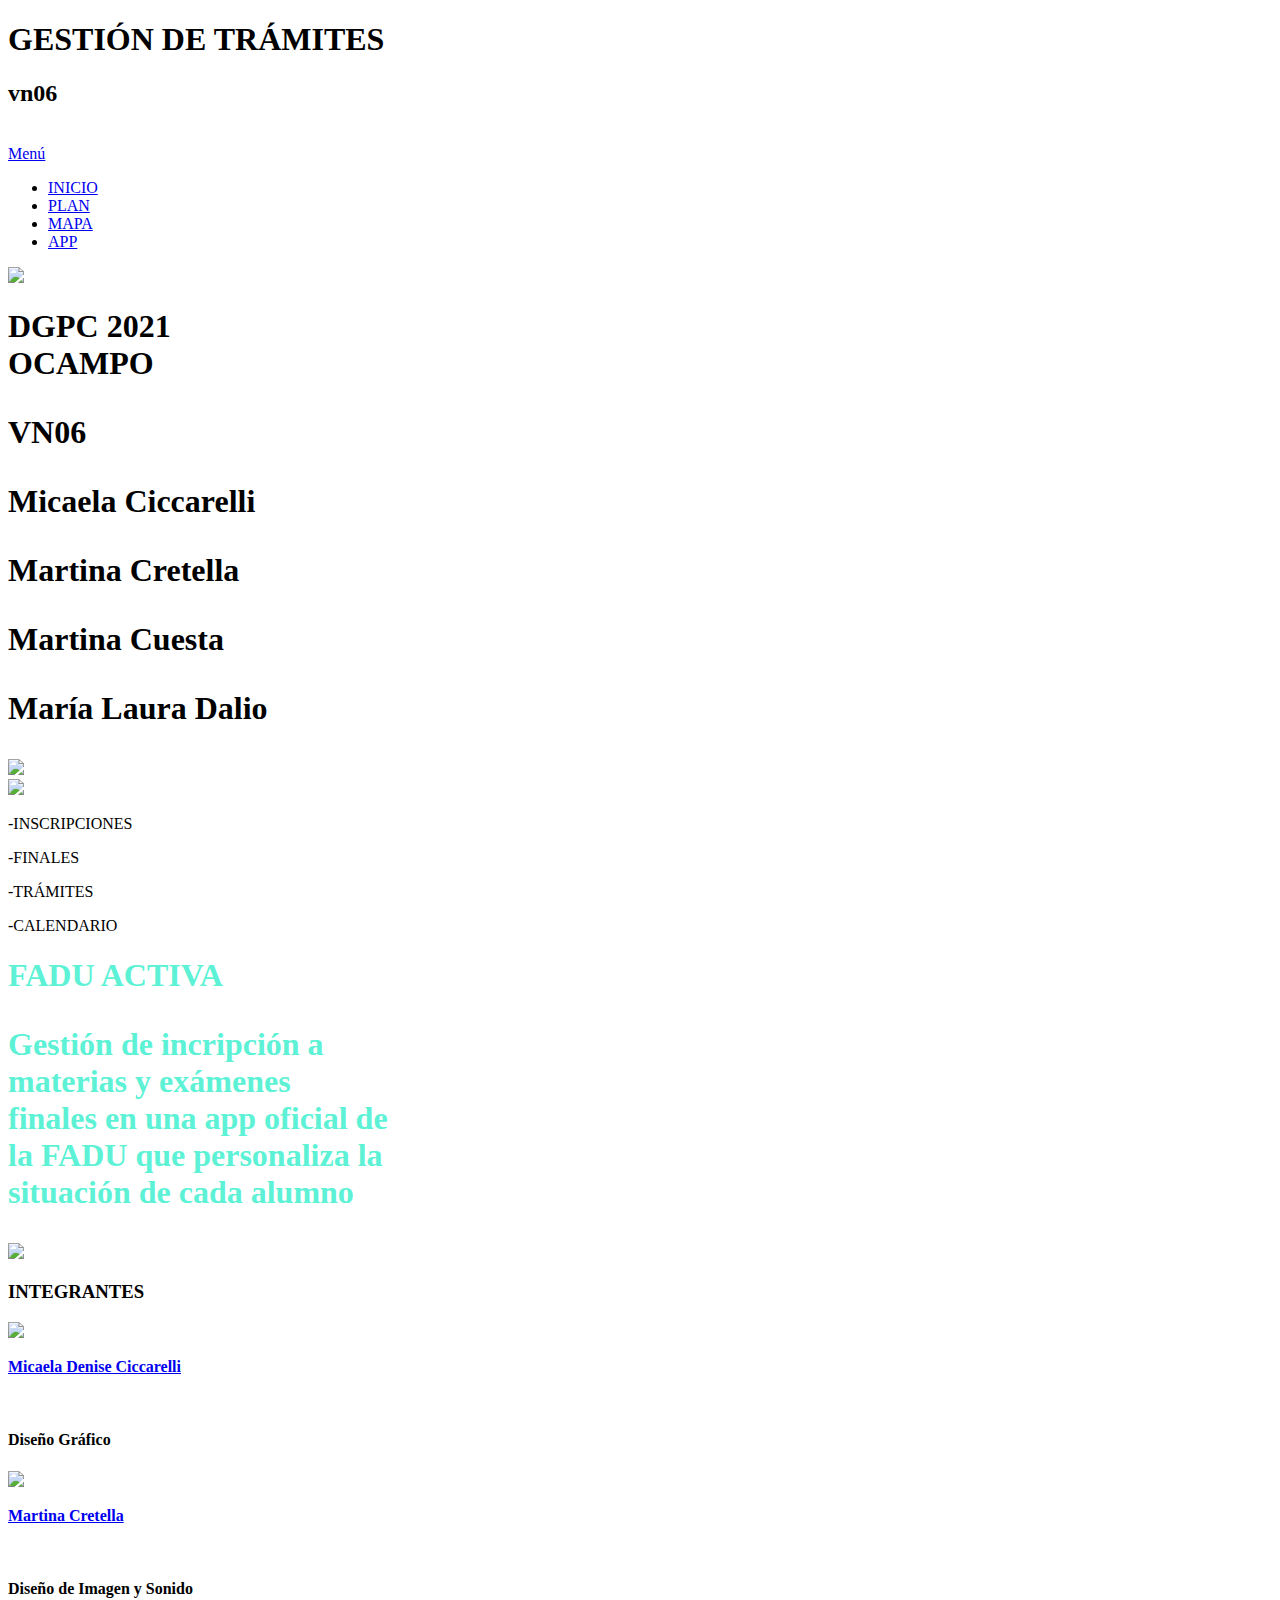
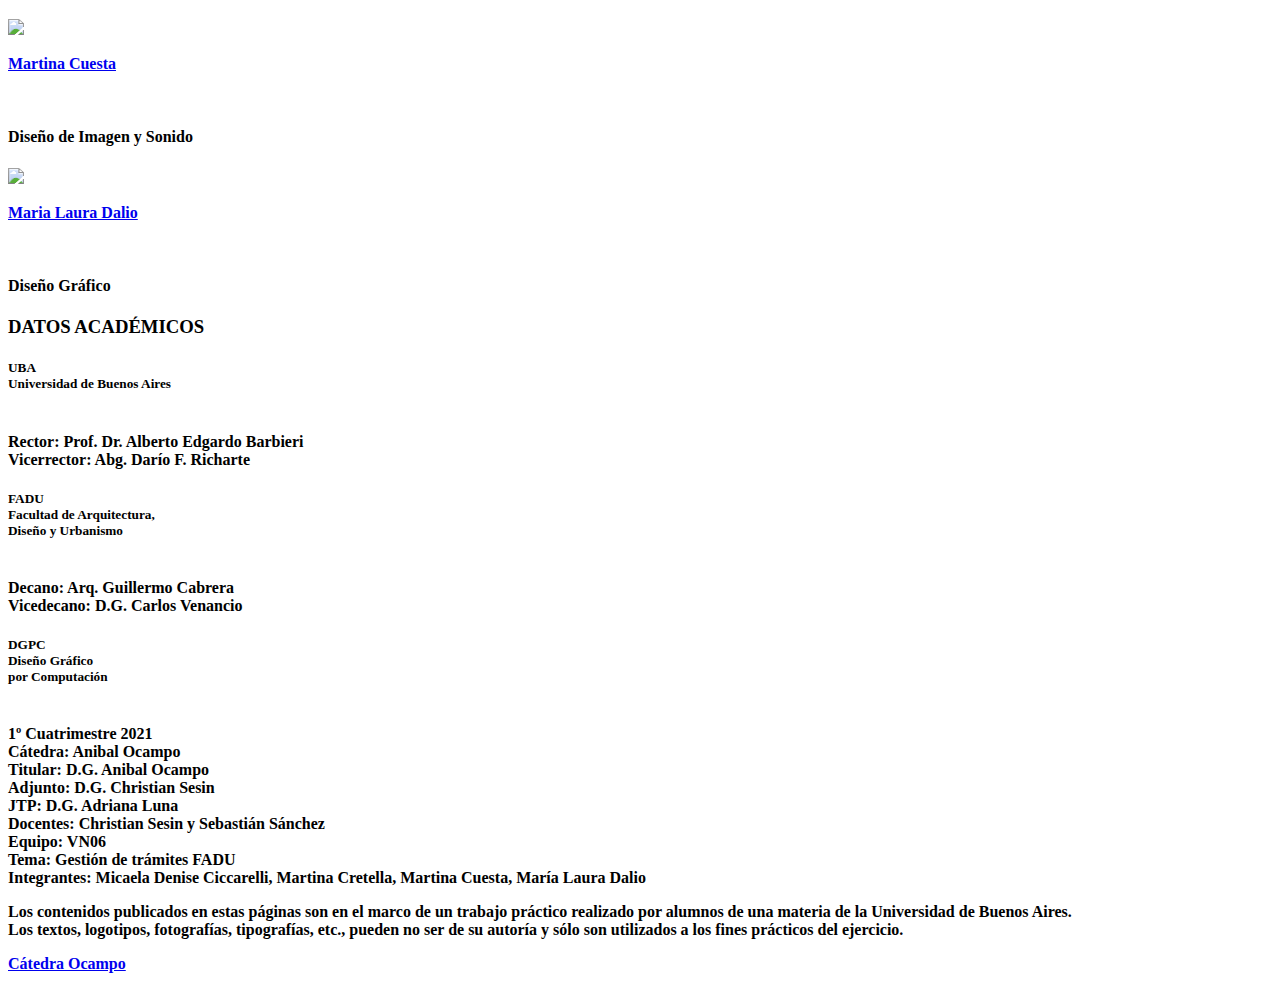
==== index.html @ 7c89c619 "Create index.html" ====
<!DOCTYPE html>
<html lang="es">
    <head>
        <title>UBA | FADU | DG | DGPC | Cátedra Ocampo | Christian Sesin, Adriana Luna, Marisol Bicego, Tiago Martí Porto,  Sebastián Sánchez, Magalí Poliszuk,  Jonathan Aban  | Micaela Denise Ciccarelli, Martina Cretella, Martina Cuesta, Maria Laura Dalio | Tema: Gestión de trámites FADU | 1º cuatrimestre 2021 </title>
        <meta charset="utf-8">
        <link rel="stylesheet" type="text/css" href="css/estilos.css">
    </head>

    <body>
    <div class="contenedor1">
    <header>
        <h1>GESTIÓN DE TRÁMITES</h1>
        <h2>vn06</h2><br>
        <nav>
            <a href="#" class="boton-menu">Menú</a>
            <ul>
                <li><a class="activo" href="index.html">INICIO</a></li>
                <li><a href="plan.html">PLAN</a></li>
                <li><a href="mapa.html">MAPA</a></li>
                <li><a href="app.html">APP</a></li>
            </ul>
        </nav>         
    </header>
    </div>    
        <div class="contenedor-logo">
            <img class="logo"src="img/logo.png">
        </div>   
        <section class="landing">    
       <div class="texto-inicio">
            <h1><strong>DGPC</strong> 2021 <br><strong>OCAMPO</strong><br>
                  <p><strong>VN06</strong></p>
                   <p> Micaela <strong>Ciccarelli</strong><br></p> 
                    <p> Martina <strong>Cretella</strong><br></p>
                    <p> Martina <strong>Cuesta</strong><br></p>
                    <p> María Laura <strong>Dalio</strong></p></p>
            </h1>   
        </div>
                <img class="mockup" src="img/mockup.png">
    </section>

<section class="detalle">
    <div class="contenedor-flecha">
        <img class="flecha"src="img/flecha corta violeta.png">
     
    <div class="funcionalidades">
        <p>-INSCRIPCIONES</p>
        <p>-FINALES</p>
        <p>-TRÁMITES</p>
        <p>-CALENDARIO</p>
    </div>    
</div> 
    <section class="landing">    
   <div class="texto-inicio2">
        <h1 style="color: #5DF2D6;"><strong>FADU</strong> ACTIVA
              <p>Gestión de <strong>incripción a <br> materias </strong>y <strong> exámenes <br> finales</strong>
                en una app oficial de <br> la <strong>FADU  que personaliza la <br>
                situación de cada alumno </p>

         </h1> 
    </div>
            <img class="mockup" src="img/capturas.png">
</section>
</section>

    <section class="integrantes">
        <h3>INTEGRANTES</h3>
    </section>
    <section class="contenedor2">
        <article class="alumna">
            <a href="../vn06/1/index.html"><img src="img/1micaela.png" width="45%" class="perfiles"></a>
            <p><a href="../vn06/1/index.html">
                Micaela Denise Ciccarelli</a></p><br>
                <h4>Diseño Gráfico</h4>
        </article>
        <article class="alumna">
            <a href="../vn06/3/index.html"><img src="img/3martina.png" width="45%" class="perfiles"></a>
                <p><a href="../vn06/3/index.html">
                Martina Cretella</a></p><br>
                <h4>Diseño de Imagen y Sonido</h4>
            </article>
        <article class="alumna">
            <a href="../vn06/4/index.html"><img src="img/4martina.png" width="45%" class="perfiles"></a>
                <p><a href="../vn06/4/index.html">
                Martina Cuesta</a></p><br>
                <h4>Diseño de Imagen y Sonido</h4>
        </article>
        <article class="alumna">
            <a href="../vn06/5/index.html"><img src="img/5mlaura.png" width="45%" class="perfiles"></a>
                <p><a href="../vn06/5/index.html">
                Maria Laura Dalio</a></p><br>
                <h4>Diseño Gráfico</h4>
        </article>
        
    </section>

    <section class="datos">
        <h3>DATOS ACADÉMICOS</h3>
    </section>
<main class="academicos">
        <article class="columna1">
            <h5>UBA<br>Universidad de Buenos Aires</h5>
            <p><br>Rector: Prof. Dr. Alberto Edgardo Barbieri<br>Vicerrector: Abg. Darío F. Richarte<br></p>
        </article>
        <article class="columna1">
            <h5>FADU<br>Facultad de Arquitectura,<br>Diseño y Urbanismo</h5>
            <p><br>Decano: Arq. Guillermo Cabrera<br>Vicedecano: D.G. Carlos Venancio<br></p>
        </article>
        <article class="columna1">
            <h5>DGPC<br>Diseño Gráfico<br>por Computación</h5>
            <p><br>1º Cuatrimestre 2021<br>
                Cátedra: Anibal Ocampo<br>
                Titular: D.G. Anibal Ocampo<br>
                Adjunto: D.G. Christian Sesin<br>
                JTP: D.G. Adriana Luna<br>
                Docentes: Christian Sesin y Sebastián Sánchez<br>
                Equipo: VN06<br>
                Tema: Gestión de trámites FADU<br>
                Integrantes: Micaela Denise Ciccarelli, Martina Cretella, Martina Cuesta, María Laura Dalio<br></p>
        </article>
</main>

<footer>
    <div class="contenedor3">
      <p>Los contenidos publicados en estas páginas son en el marco de un trabajo práctico realizado por alumnos de una materia de la Universidad de Buenos Aires.<br>Los textos, logotipos, fotografías, tipografías, etc., pueden no ser de su autoría y sólo son utilizados a los fines prácticos del ejercicio.</p>

    <p class="web">
        <a href="http://catedraocampo.com.ar/" target="_blank">Cátedra Ocampo</a></p>
    </div>
    </footer>
    </body>
</html>
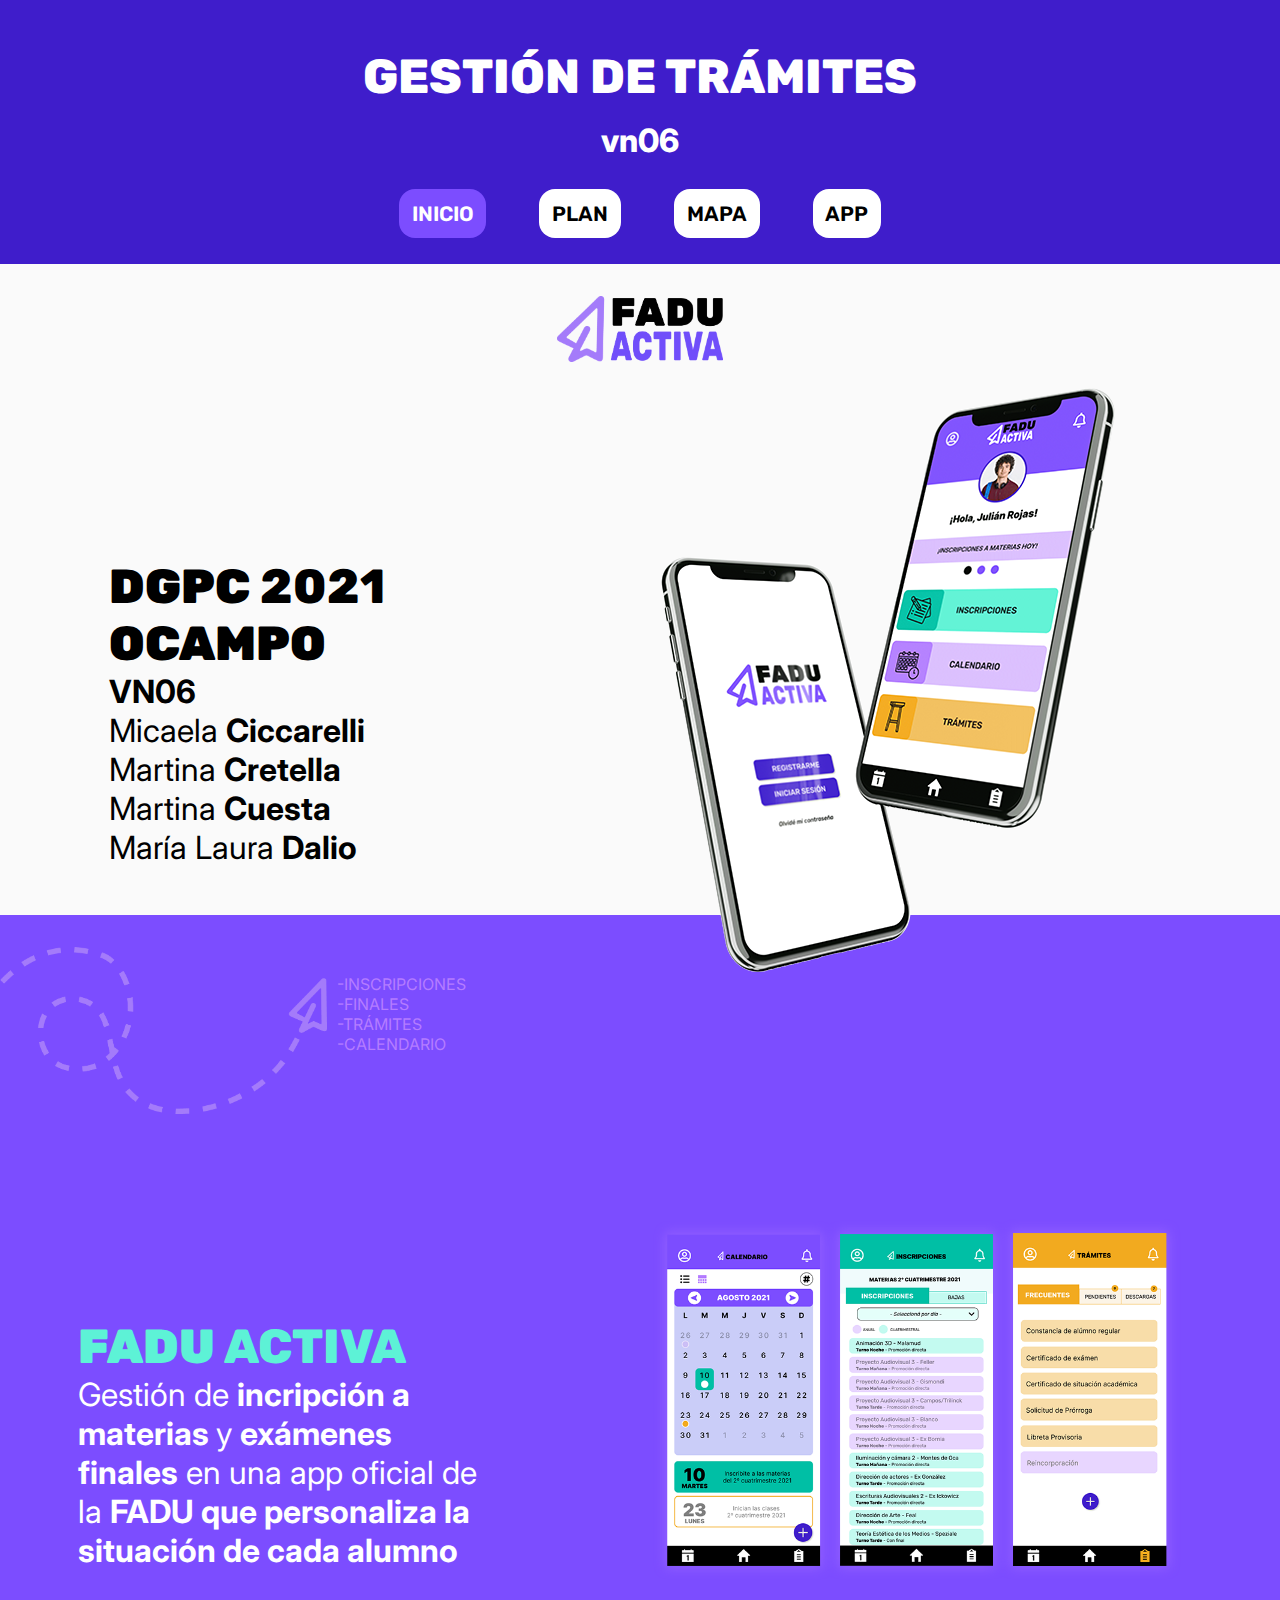
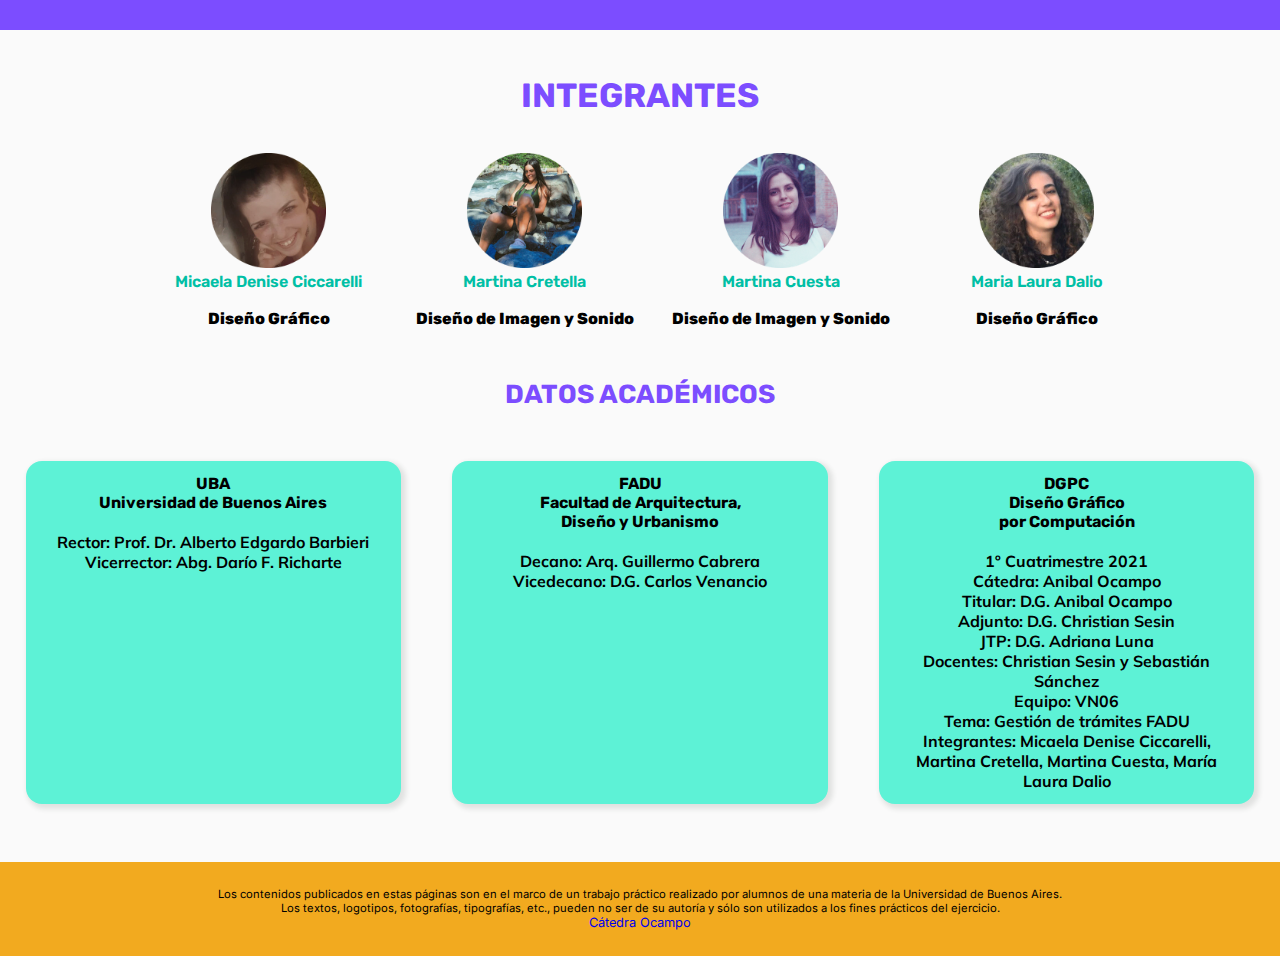
==== commit 39786709: "Add files via upload" ====
--- a/index.html
+++ b/index.html
@@ -1,131 +1,131 @@
-<!DOCTYPE html>
-<html lang="es">
-    <head>
-        <title>UBA | FADU | DG | DGPC | Cátedra Ocampo | Christian Sesin, Adriana Luna, Marisol Bicego, Tiago Martí Porto,  Sebastián Sánchez, Magalí Poliszuk,  Jonathan Aban  | Micaela Denise Ciccarelli, Martina Cretella, Martina Cuesta, Maria Laura Dalio | Tema: Gestión de trámites FADU | 1º cuatrimestre 2021 </title>
-        <meta charset="utf-8">
-        <link rel="stylesheet" type="text/css" href="css/estilos.css">
-    </head>
-
-    <body>
-    <div class="contenedor1">
-    <header>
-        <h1>GESTIÓN DE TRÁMITES</h1>
-        <h2>vn06</h2><br>
-        <nav>
-            <a href="#" class="boton-menu">Menú</a>
-            <ul>
-                <li><a class="activo" href="index.html">INICIO</a></li>
-                <li><a href="plan.html">PLAN</a></li>
-                <li><a href="mapa.html">MAPA</a></li>
-                <li><a href="app.html">APP</a></li>
-            </ul>
-        </nav>         
-    </header>
-    </div>    
-        <div class="contenedor-logo">
-            <img class="logo"src="img/logo.png">
-        </div>   
-        <section class="landing">    
-       <div class="texto-inicio">
-            <h1><strong>DGPC</strong> 2021 <br><strong>OCAMPO</strong><br>
-                  <p><strong>VN06</strong></p>
-                   <p> Micaela <strong>Ciccarelli</strong><br></p> 
-                    <p> Martina <strong>Cretella</strong><br></p>
-                    <p> Martina <strong>Cuesta</strong><br></p>
-                    <p> María Laura <strong>Dalio</strong></p></p>
-            </h1>   
-        </div>
-                <img class="mockup" src="img/mockup.png">
-    </section>
-
-<section class="detalle">
-    <div class="contenedor-flecha">
-        <img class="flecha"src="img/flecha corta violeta.png">
-     
-    <div class="funcionalidades">
-        <p>-INSCRIPCIONES</p>
-        <p>-FINALES</p>
-        <p>-TRÁMITES</p>
-        <p>-CALENDARIO</p>
-    </div>    
-</div> 
-    <section class="landing">    
-   <div class="texto-inicio2">
-        <h1 style="color: #5DF2D6;"><strong>FADU</strong> ACTIVA
-              <p>Gestión de <strong>incripción a <br> materias </strong>y <strong> exámenes <br> finales</strong>
-                en una app oficial de <br> la <strong>FADU  que personaliza la <br>
-                situación de cada alumno </p>
-
-         </h1> 
-    </div>
-            <img class="mockup" src="img/capturas.png">
-</section>
-</section>
-
-    <section class="integrantes">
-        <h3>INTEGRANTES</h3>
-    </section>
-    <section class="contenedor2">
-        <article class="alumna">
-            <a href="../vn06/1/index.html"><img src="img/1micaela.png" width="45%" class="perfiles"></a>
-            <p><a href="../vn06/1/index.html">
-                Micaela Denise Ciccarelli</a></p><br>
-                <h4>Diseño Gráfico</h4>
-        </article>
-        <article class="alumna">
-            <a href="../vn06/3/index.html"><img src="img/3martina.png" width="45%" class="perfiles"></a>
-                <p><a href="../vn06/3/index.html">
-                Martina Cretella</a></p><br>
-                <h4>Diseño de Imagen y Sonido</h4>
-            </article>
-        <article class="alumna">
-            <a href="../vn06/4/index.html"><img src="img/4martina.png" width="45%" class="perfiles"></a>
-                <p><a href="../vn06/4/index.html">
-                Martina Cuesta</a></p><br>
-                <h4>Diseño de Imagen y Sonido</h4>
-        </article>
-        <article class="alumna">
-            <a href="../vn06/5/index.html"><img src="img/5mlaura.png" width="45%" class="perfiles"></a>
-                <p><a href="../vn06/5/index.html">
-                Maria Laura Dalio</a></p><br>
-                <h4>Diseño Gráfico</h4>
-        </article>
-        
-    </section>
-
-    <section class="datos">
-        <h3>DATOS ACADÉMICOS</h3>
-    </section>
-<main class="academicos">
-        <article class="columna1">
-            <h5>UBA<br>Universidad de Buenos Aires</h5>
-            <p><br>Rector: Prof. Dr. Alberto Edgardo Barbieri<br>Vicerrector: Abg. Darío F. Richarte<br></p>
-        </article>
-        <article class="columna1">
-            <h5>FADU<br>Facultad de Arquitectura,<br>Diseño y Urbanismo</h5>
-            <p><br>Decano: Arq. Guillermo Cabrera<br>Vicedecano: D.G. Carlos Venancio<br></p>
-        </article>
-        <article class="columna1">
-            <h5>DGPC<br>Diseño Gráfico<br>por Computación</h5>
-            <p><br>1º Cuatrimestre 2021<br>
-                Cátedra: Anibal Ocampo<br>
-                Titular: D.G. Anibal Ocampo<br>
-                Adjunto: D.G. Christian Sesin<br>
-                JTP: D.G. Adriana Luna<br>
-                Docentes: Christian Sesin y Sebastián Sánchez<br>
-                Equipo: VN06<br>
-                Tema: Gestión de trámites FADU<br>
-                Integrantes: Micaela Denise Ciccarelli, Martina Cretella, Martina Cuesta, María Laura Dalio<br></p>
-        </article>
-</main>
-
-<footer>
-    <div class="contenedor3">
-      <p>Los contenidos publicados en estas páginas son en el marco de un trabajo práctico realizado por alumnos de una materia de la Universidad de Buenos Aires.<br>Los textos, logotipos, fotografías, tipografías, etc., pueden no ser de su autoría y sólo son utilizados a los fines prácticos del ejercicio.</p>
-
-    <p class="web">
-        <a href="http://catedraocampo.com.ar/" target="_blank">Cátedra Ocampo</a></p>
-    </div>
-    </footer>
-    </body>
-</html>
+<!DOCTYPE html>
+<html lang="es">
+    <head>
+        <title>UBA | FADU | DG | DGPC | Cátedra Ocampo | Christian Sesin, Adriana Luna, Marisol Bicego, Tiago Martí Porto,  Sebastián Sánchez, Magalí Poliszuk,  Jonathan Aban  | Micaela Denise Ciccarelli, Martina Cretella, Martina Cuesta, Maria Laura Dalio | Tema: Gestión de trámites FADU | 1º cuatrimestre 2021 </title>
+        <meta charset="utf-8">
+        <link rel="stylesheet" type="text/css" href="css/estilos.css">
+    </head>
+
+    <body>
+    <div class="contenedor1">
+    <header>
+        <h1>GESTIÓN DE TRÁMITES</h1>
+        <h2>vn06</h2><br>
+        <nav>
+            <a href="#" class="boton-menu">Menú</a>
+            <ul>
+                <li><a class="activo" href="index.html">INICIO</a></li>
+                <li><a href="plan.html">PLAN</a></li>
+                <li><a href="mapa.html">MAPA</a></li>
+                <li><a href="app.html">APP</a></li>
+            </ul>
+        </nav>         
+    </header>
+    </div>    
+        <div class="contenedor-logo">
+            <img class="logo"src="img/logo.png">
+        </div>   
+        <section class="landing">    
+       <div class="texto-inicio">
+            <h1><strong>DGPC</strong> 2021 <br><strong>OCAMPO</strong><br>
+                  <p><strong>VN06</strong></p>
+                   <p> Micaela <strong>Ciccarelli</strong><br></p> 
+                    <p> Martina <strong>Cretella</strong><br></p>
+                    <p> Martina <strong>Cuesta</strong><br></p>
+                    <p> María Laura <strong>Dalio</strong></p></p>
+            </h1>   
+        </div>
+                <img class="mockup" src="img/mockup.png">
+    </section>
+
+<section class="detalle">
+    <div class="contenedor-flecha">
+        <img class="flecha"src="img/flecha corta violeta.png">
+     
+    <div class="funcionalidades">
+        <p>-INSCRIPCIONES</p>
+        <p>-FINALES</p>
+        <p>-TRÁMITES</p>
+        <p>-CALENDARIO</p>
+    </div>    
+</div> 
+    <section class="landing">    
+   <div class="texto-inicio2">
+        <h1 style="color: #5DF2D6;"><strong>FADU</strong> ACTIVA
+              <p>Gestión de <strong>incripción a <br> materias </strong>y <strong> exámenes <br> finales</strong>
+                en una app oficial de <br> la <strong>FADU  que personaliza la <br>
+                situación de cada alumno </p>
+
+         </h1> 
+    </div>
+            <img class="mockup" src="img/capturas.png">
+</section>
+</section>
+
+    <section class="integrantes">
+        <h3>INTEGRANTES</h3>
+    </section>
+    <section class="contenedor2">
+        <article class="alumna">
+            <a href="../vn06/1/index.html"><img src="img/1micaela.png" width="45%" class="perfiles"></a>
+            <p><a href="../vn06/1/index.html">
+                Micaela Denise Ciccarelli</a></p><br>
+                <h4>Diseño Gráfico</h4>
+        </article>
+        <article class="alumna">
+            <a href="../vn06/3/index.html"><img src="img/3martina.png" width="45%" class="perfiles"></a>
+                <p><a href="../vn06/3/index.html">
+                Martina Cretella</a></p><br>
+                <h4>Diseño de Imagen y Sonido</h4>
+            </article>
+        <article class="alumna">
+            <a href="../vn06/4/index.html"><img src="img/4martina.png" width="45%" class="perfiles"></a>
+                <p><a href="../vn06/4/index.html">
+                Martina Cuesta</a></p><br>
+                <h4>Diseño de Imagen y Sonido</h4>
+        </article>
+        <article class="alumna">
+            <a href="../vn06/5/index.html"><img src="img/5mlaura.png" width="45%" class="perfiles"></a>
+                <p><a href="../vn06/5/index.html">
+                Maria Laura Dalio</a></p><br>
+                <h4>Diseño Gráfico</h4>
+        </article>
+        
+    </section>
+
+    <section class="datos">
+        <h3>DATOS ACADÉMICOS</h3>
+    </section>
+<main class="academicos">
+        <article class="columna1">
+            <h5>UBA<br>Universidad de Buenos Aires</h5>
+            <p><br>Rector: Prof. Dr. Alberto Edgardo Barbieri<br>Vicerrector: Abg. Darío F. Richarte<br></p>
+        </article>
+        <article class="columna1">
+            <h5>FADU<br>Facultad de Arquitectura,<br>Diseño y Urbanismo</h5>
+            <p><br>Decano: Arq. Guillermo Cabrera<br>Vicedecano: D.G. Carlos Venancio<br></p>
+        </article>
+        <article class="columna1">
+            <h5>DGPC<br>Diseño Gráfico<br>por Computación</h5>
+            <p><br>1º Cuatrimestre 2021<br>
+                Cátedra: Anibal Ocampo<br>
+                Titular: D.G. Anibal Ocampo<br>
+                Adjunto: D.G. Christian Sesin<br>
+                JTP: D.G. Adriana Luna<br>
+                Docentes: Christian Sesin y Sebastián Sánchez<br>
+                Equipo: VN06<br>
+                Tema: Gestión de trámites FADU<br>
+                Integrantes: Micaela Denise Ciccarelli, Martina Cretella, Martina Cuesta, María Laura Dalio<br></p>
+        </article>
+</main>
+
+<footer>
+    <div class="contenedor3">
+      <p>Los contenidos publicados en estas páginas son en el marco de un trabajo práctico realizado por alumnos de una materia de la Universidad de Buenos Aires.<br>Los textos, logotipos, fotografías, tipografías, etc., pueden no ser de su autoría y sólo son utilizados a los fines prácticos del ejercicio.</p>
+
+    <p class="web">
+        <a href="http://catedraocampo.com.ar/" target="_blank">Cátedra Ocampo</a></p>
+    </div>
+    </footer>
+    </body>
+</html>--- a/css/estilos.css
+++ b/css/estilos.css
@@ -0,0 +1,431 @@
+/* GENERAL */
+
+@import url('https://fonts.googleapis.com/css2?family=Mulish&family=Playfair+Display:ital,wght@0,400;0,600;0,900;1,800&display=swap');
+@import url('https://fonts.googleapis.com/css2?family=Josefin+Sans:ital@0;1&display=swap');
+@import url('https://fonts.googleapis.com/css2?family=Inter:wght@100;200;300;400;500;600;700;800;900&display=swap');
+@import url('https://fonts.googleapis.com/css2?family=Rubik:ital,wght@0,300;0,400;0,500;0,600;0,700;0,800;0,900;1,300;1,400;1,500;1,600;1,700;1,800;1,900&display=swap');
+
+
+* {
+    margin: 0; 
+    padding: 0; 
+    box-sizing: border-box;
+}
+
+body {
+    background: #fafafa; text-align: center;
+}
+
+header {
+    background: #3F1DCB;
+    font-family: 'Rubik', sans-serif;
+    font-weight: 700;
+    padding: 2rem;
+    text-align: center;
+    background-repeat: no-repeat;
+    background-size: 590px;
+    background-position: center;
+    background-image: url(../img/flecha\ larga\ blanca.png);
+}
+
+nav{
+    padding: 0.2rem; 
+    font-family: 'rubik', sans-serif; 
+    font-weight: 600; font-size: 1.3rem;
+}
+
+nav ul li {
+    display:inline-block; 
+    margin: 0.2rem 1.5rem
+}
+
+nav ul li a {
+    color: #000; 
+    background: #fff; 
+    text-decoration: none; 
+    padding: 0.8rem; 
+    border-radius: 1rem; 
+}
+
+nav ul li a:hover {
+    font-family: 'rubik', sans-serif; 
+    text-decoration: none; 
+    background-color: #b47cff; 
+    color: #fafafa; 
+    font-size: 1.3rem; 
+    padding: 0.8rem; 
+}
+
+.activo {
+    background: #7c4dff;
+    color: white;
+}
+
+.contenedor1 {
+    /*
+    max-width: 95rem; 
+    */
+    margin: auto;
+}
+
+.landing {
+    display: flex;
+    justify-content: space-around;
+    flex-wrap: wrap;
+    margin: 2rem 0;
+    max-width: 95rem;
+    margin: auto;
+    align-items: center;
+    
+  }
+
+  .landing h1 {
+    color: #000;
+    text-align: initial;
+  }
+
+
+  .landing p {
+      font-family: 'inter';
+      font-weight: 400;
+      text-align: initial;
+      font-size: 2rem;
+  }
+  
+.contenedor-logo {
+    margin-top: 2rem;
+    text-align: center;
+}
+
+.contenedor-flecha {
+    margin: auto;
+    margin-top: auto;
+    margin-top: 2rem;
+    text-align: center;
+    display: flex;
+    align-items: center;
+    max-width: 95rem;
+}
+
+.logo {
+    height: auto;
+    width: auto;
+    max-height: 66px;
+}
+
+.mockup {
+    height: auto;
+    width: auto;
+    max-height: 600px;
+    /* position: relative; */
+    margin-top: -5%;
+    margin-bottom: -15%;
+    /* margin-left: 50% ; */
+}
+
+.detalle {
+    background-color:#7c4dff;
+    margin-bottom: 2rem;
+    padding-bottom: 2rem;
+}
+
+
+.web a {
+    font-family: 'Inter'; 
+    font-size: 0.8rem;
+    text-decoration: none;
+    
+}
+
+.contenedor3 {
+    /*
+    max-width: 95rem; 
+    */
+    margin: auto; 
+    background: #f2aa1f; 
+    padding: 2%;
+    margin-top: 2rem;
+}
+
+.contenedor3 p {
+    font-family: 'Inter'; 
+    font-size: 0.7rem;
+    font-weight: 400;
+}
+
+/* INDEX */
+
+h1 {
+    color: #ffffff; 
+    font-family: 'Rubik', sans-serif; 
+    padding: 1rem; 
+    font-size: 3rem; 
+    font-weight: 800;
+}
+
+h2 {
+    color: #ffffff; 
+    font-family: 'Inter', sans-serif; 
+    font-weight: 800; 
+    font-size: 2rem;
+    margin-bottom: 1rem;
+}
+
+h3 {
+    color: #7c4dff;
+    font-family: 'rubik';
+}
+
+h4 {
+    color: #000; 
+    font-family: 'rubik', sans-serif; 
+    font-weight: 800;
+}
+
+h5 {
+    color: #000; 
+    font-family: 'rubik', sans-serif;
+    font-size: 1rem;
+}
+
+.texto-inicio {
+    margin-top: 11rem;
+}
+
+.texto-inicio2 {
+    margin-top: 11rem;
+}
+.texto-inicio2 p {
+    color: #fff;
+}
+
+.flecha {
+    margin-top: 2rem;
+    height: auto;
+    width: auto;
+    max-height: 167px;
+    display: grid;
+}
+
+.funcionalidades {
+    font-family: 'Inter';
+    color:#b47cff;
+    padding-left: 10px;
+    text-align: left;
+    ;
+    }
+.integrantes{
+    background: #fafafa;
+    margin: 1%; 
+    padding: 1%;
+    text-align: center;
+    min-height: 2rem;
+    font-family: 'Rubik', sans-serif; 
+    font-size: 1.5rem; 
+    text-decoration: none; 
+    color: #7c4dff; 
+    font-size: 1.8rem;
+}
+
+.contenedor2{
+    box-sizing: content-box;
+    display: flex;
+    justify-content: space-around;
+    background: #fafafa;
+    width: 80%;
+    border-left-width: 80%;
+    margin: 2%; 
+    padding: 0.8rem;
+    min-height: 8rem;
+    margin-top: 1%;
+    margin-left: 10%;
+    min-height: 7rem;
+}
+
+.alumna a{
+    font-family: 'Rubik', sans-serif;
+    font-weight: 600;
+    text-decoration: none;
+    color: #00bfa5;
+}
+
+.perfiles { 
+    width: 100; 
+    height: 100;}
+
+.datos{
+    background: #fafafa;
+    margin: 1%; 
+    padding: 1%;
+    min-height: 2rem;
+    font-family: 'rubik', sans-serif; 
+    font-size: 1.4rem; 
+    text-decoration: none; 
+    color: #7c4dff;
+}
+
+.academicos{
+    display: flex;
+    justify-content: space-around
+}
+
+.columna1{
+    background: #5df2d6;
+    width: 30%;
+    margin: 2%; 
+    padding: 1%;
+    min-height: 8rem;
+    border-radius: 1rem;
+    font-family: 'Mulish', sans-serif; 
+    text-decoration: none; 
+    color: #000; box-shadow: 0.2rem 0.2em 0.3rem 0.1rem #e1e2e1
+}
+
+
+/* PLAN */
+
+.embed-video {
+	display: block;
+	width: 100%;
+}
+.video-contenedor {
+	width: 100%;
+}
+.video-contenedor .video {
+	background: rgb(255, 255, 255);
+	display: block;
+	width: 100%;
+	height: 0;
+	padding-bottom: 56.25%;
+	position: relative;
+    margin-top: 2rem;
+}
+.video-contenedor .video iframe {
+	position: absolute;
+	
+	width: 100%;
+	height: 100%;
+    border-width: 1px;
+    border-style: solid;
+    border-color: #ccc;
+    box-shadow: 0 8px 6px -6px black;    
+}
+
+h6 {
+    width: 45%; 
+    margin: 1%; 
+    box-sizing: content-box; 
+    display: flex; 
+    justify-content: space-around; 
+    background: #fafafa; 
+    border-left-width: 80%; 
+    margin: 1%; 
+    padding: 0rem; 
+    min-height: 8rem; 
+    margin-top: 1%; 
+    margin-left: 25%; 
+    min-height: 7rem;
+}
+
+.sobreapp {
+    font-family: 'inter', sans-serif; 
+    font-size: 1.2rem; 
+    margin: 1%; 
+    display: flex; 
+    justify-content: space-around;
+}
+
+.tituloscajas {
+    font-family: 'rubik', sans-serif; 
+    font-weight: 800;
+}
+
+.ui-kit img {
+    max-width: 90%;
+    box-sizing: border-box;
+    margin-top: 2rem;
+    }
+
+.app {
+    display: flex;
+    justify-content: space-between;
+}
+
+.columna2 {
+    background: #b5f1c6;
+    width: 33%;
+    margin: 5%; 
+    padding: 1%;
+    min-height: 8rem;
+    border-radius: 1rem;
+    font-family: 'Mulish', sans-serif; 
+    text-decoration: none; 
+    color: #000;
+    box-shadow: 0.2rem 0.2em 0.3rem 0.1rem #e1e2e1; 
+}
+
+.cajatexto { 
+    background: #b5f1c6; 
+    width: 90%; 
+    margin: 5%; 
+    padding: 1%; 
+    min-height: 8rem; 
+    border-radius: 1rem; 
+    font-family: 'rubik', sans-serif; 
+    text-decoration: none; 
+    color: #2d2e27; 
+    font-size: 1.2rem; 
+    box-shadow: 0.2rem 0.2em 0.3rem 0.1rem #bcaca8;
+}
+
+.botones {
+    padding: 1rem;
+}
+
+/* MAPA */
+
+.botones a {
+    background-color: #5df2d6;
+}
+.mapa {
+    font-family: 'rubik',sans-serif; 
+    font-size: 2rem; 
+    font-weight: 800;
+}
+.botonres {
+    padding: 1rem
+}
+
+.boton-menu {
+    display: none;
+    color: #fff;
+    text-decoration: none;
+}
+/* Responsive */
+@media all and (max-width: 30rem) {
+    header nav {
+        position: relative;
+    }
+    header nav ul {
+        display: block;
+        right: -10rem;
+        top: 100%;
+	    position: absolute;
+	    opacity: 0;
+	    transition: all .5s;
+}
+    header nav:hover ul {
+        display: block;
+		opacity: 1;
+		right: 0;
+		width: 10rem;
+    }
+
+    
+    header .boton-menu {
+        display: flex;
+		justify-content: center;
+		align-items: center;
+		height: 4rem;
+    }
+}